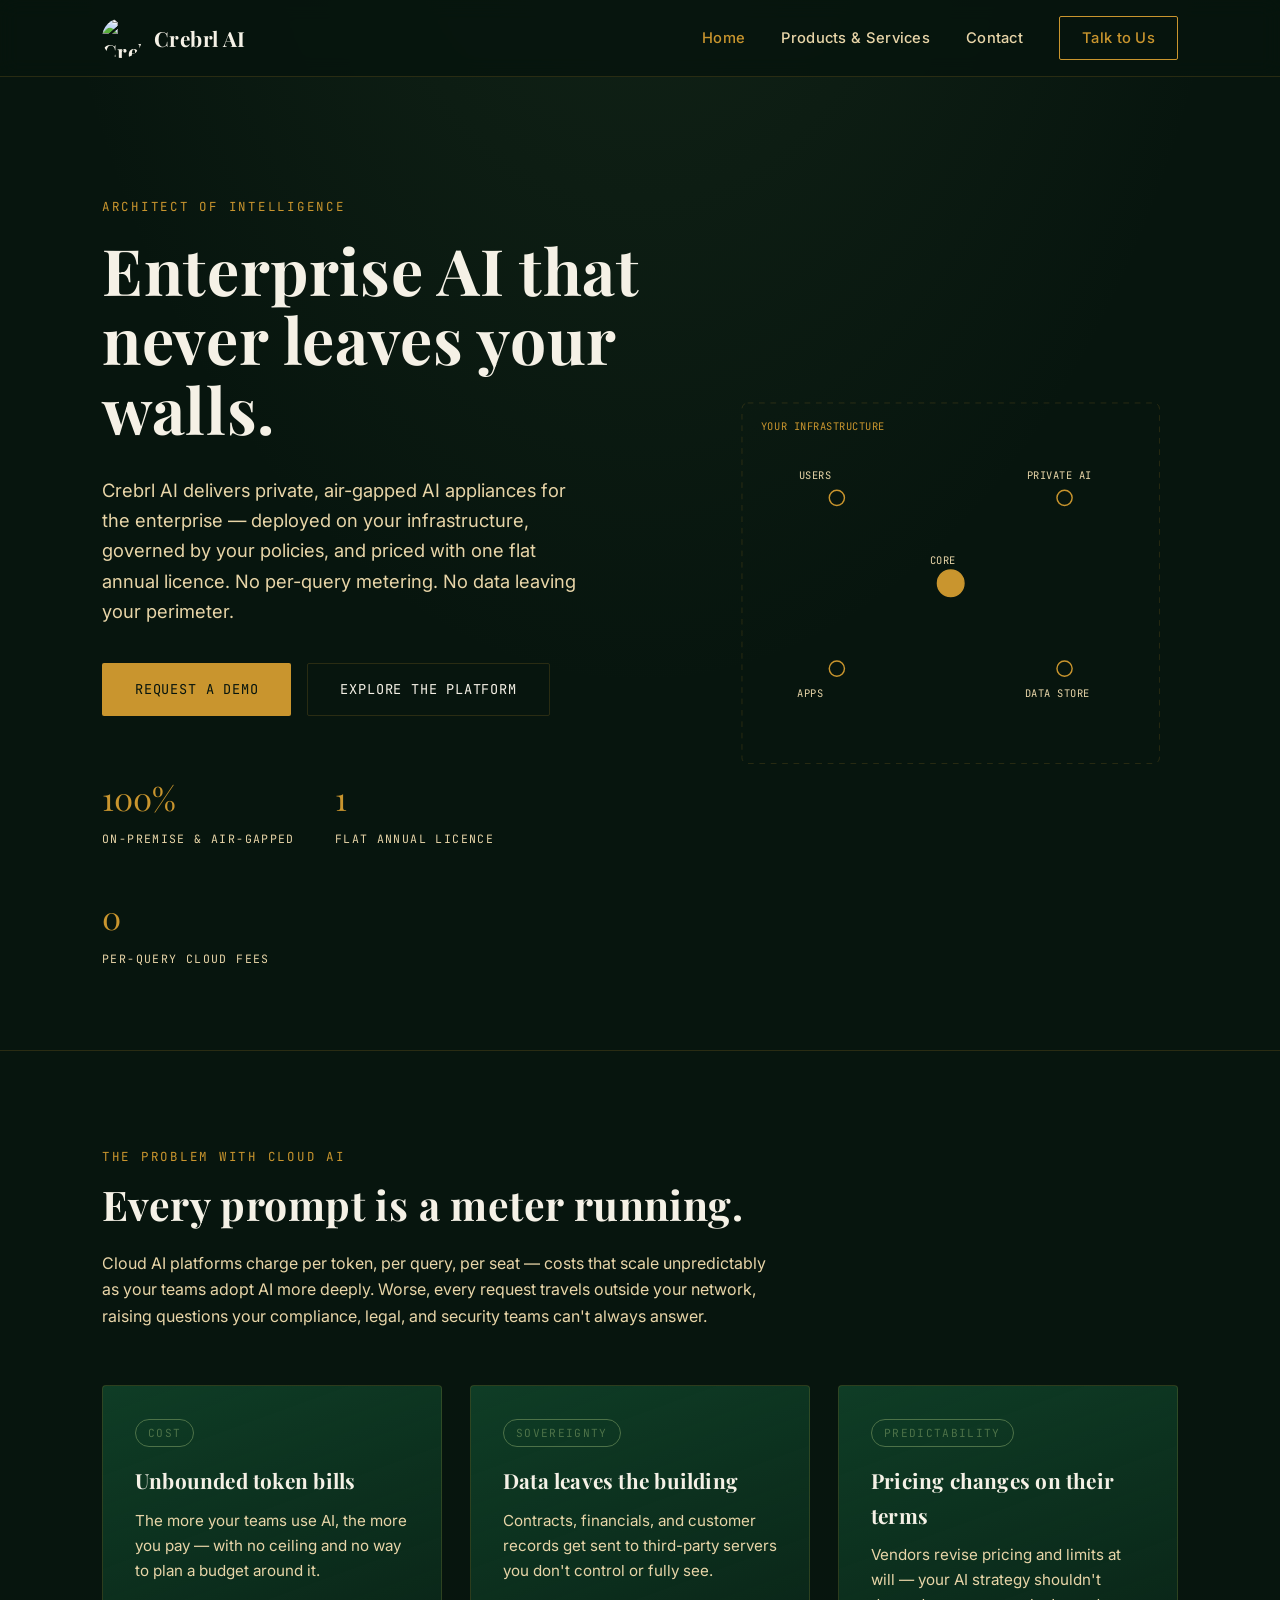
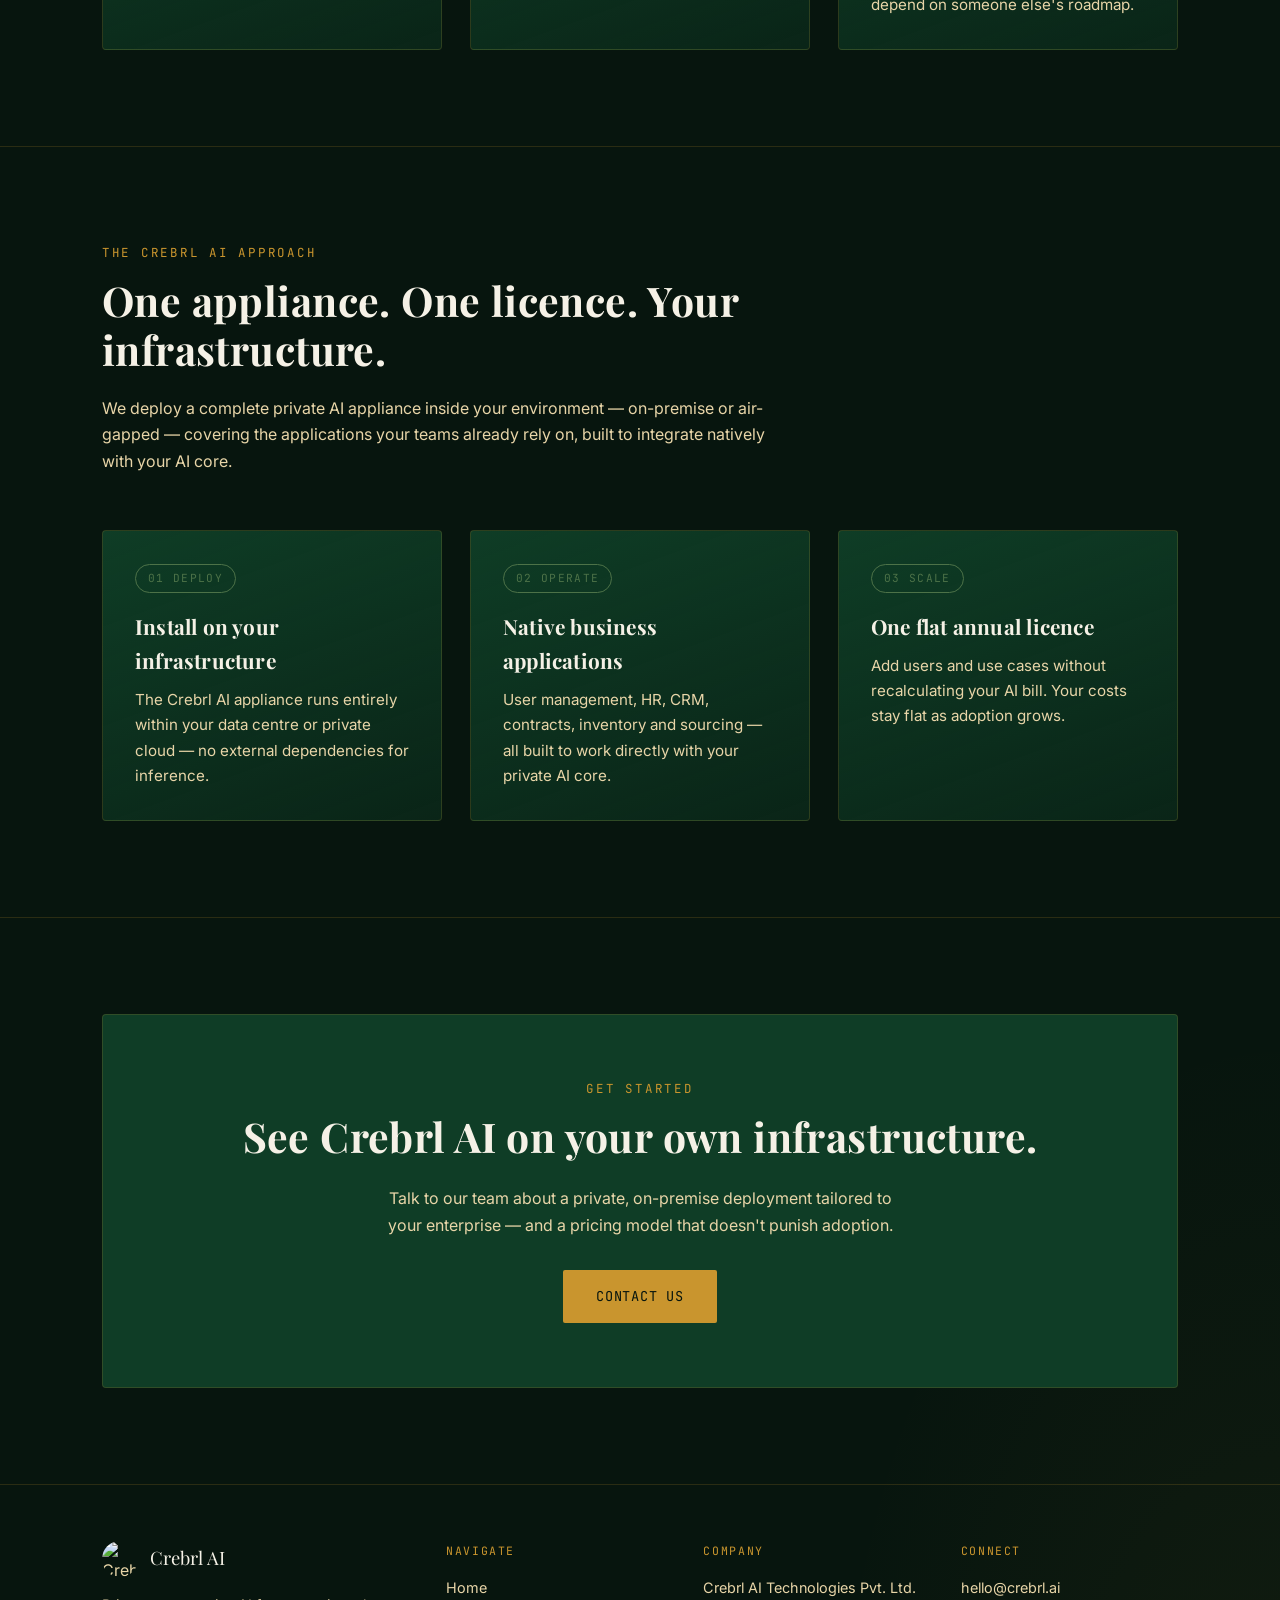
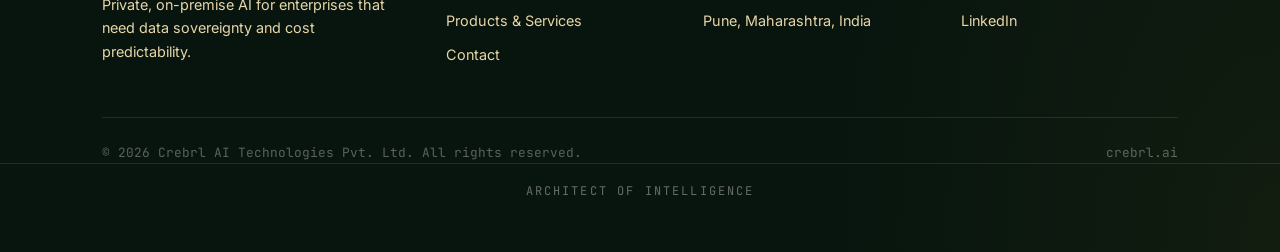
==== index.html @ 239bc16b "Add files via upload First Cut of the website" ====
<!DOCTYPE html>
<html lang="en">
<head>
  <meta charset="UTF-8">
  <meta name="viewport" content="width=device-width, initial-scale=1.0">
  <title>Crebrl AI — Private, On-Premise Enterprise AI</title>
  <meta name="description" content="Crebrl AI builds air-gapped, on-premise AI for enterprises — one flat annual licence, no per-query cloud costs, full data sovereignty.">
  <link rel="icon" href="images/CrebrlAI_Logo.png" type="image/png">
  <link rel="preconnect" href="https://fonts.googleapis.com">
  <link rel="preconnect" href="https://fonts.gstatic.com" crossorigin>
  <link href="https://fonts.googleapis.com/css2?family=Playfair+Display:wght@600;700&family=Inter:wght@400;500;600&family=JetBrains+Mono:wght@400;500&display=swap" rel="stylesheet">
  <link rel="stylesheet" href="styles.css">
</head>
<body>

  <header>
    <div class="nav-wrap">
      <a href="index.html" class="brand">
        <img src="images/CrebrlAI_Logo.png" alt="Crebrl AI logo">
        Crebrl AI
      </a>
      <button class="menu-toggle" id="menuToggle" aria-label="Toggle menu">Menu</button>
      <nav class="links" id="navLinks">
        <a href="index.html" class="active">Home</a>
        <a href="products.html">Products &amp; Services</a>
        <a href="contact.html">Contact</a>
        <a href="contact.html" class="nav-cta">Talk to Us</a>
      </nav>
    </div>
  </header>

  <!-- HERO -->
  <section class="hero">
    <div class="container hero-grid">
      <div class="hero-copy">
        <span class="eyebrow">Architect of Intelligence</span>
        <h1>Enterprise AI that never leaves your walls.</h1>
        <p class="lead">
          Crebrl AI delivers private, air-gapped AI appliances for the enterprise —
          deployed on your infrastructure, governed by your policies, and priced
          with one flat annual licence. No per-query metering. No data leaving
          your perimeter.
        </p>
        <div class="hero-ctas">
          <a href="contact.html" class="btn btn-primary">Request a Demo</a>
          <a href="products.html" class="btn btn-outline">Explore the Platform</a>
        </div>
        <div class="hero-stats">
          <div class="hero-stat">
            <span class="num">100%</span>
            <span class="label">On-Premise &amp; Air-Gapped</span>
          </div>
          <div class="hero-stat">
            <span class="num">1</span>
            <span class="label">Flat Annual Licence</span>
          </div>
          <div class="hero-stat">
            <span class="num">0</span>
            <span class="label">Per-Query Cloud Fees</span>
          </div>
        </div>
      </div>

      <div class="hero-visual">
        <!-- Signature element: closed-loop circuit diagram -->
        <svg class="loop-diagram" viewBox="0 0 480 420" xmlns="http://www.w3.org/2000/svg" role="img" aria-label="Diagram showing data flowing in a closed loop entirely within an enterprise boundary">
          <rect class="boundary" x="20" y="20" width="440" height="380" rx="6"></rect>
          <text x="40" y="48" class="label-gold">YOUR INFRASTRUCTURE</text>

          <!-- nodes -->
          <circle class="node" cx="120" cy="120" r="8"></circle>
          <circle class="node" cx="360" cy="120" r="8"></circle>
          <circle class="node" cx="360" cy="300" r="8"></circle>
          <circle class="node" cx="120" cy="300" r="8"></circle>
          <circle class="node node-fill" cx="240" cy="210" r="14"></circle>

          <text x="80" y="100" >USERS</text>
          <text x="320" y="100">PRIVATE AI</text>
          <text x="318" y="330">DATA STORE</text>
          <text x="78" y="330">APPS</text>
          <text x="218" y="190">CORE</text>

          <!-- closed loop trace -->
          <path class="trace" d="M120,120 L360,120 L360,300 L120,300 L120,120 M120,120 L240,210 M360,120 L240,210 M360,300 L240,210 M120,300 L240,210"></path>
          <path class="trace trace-2" d="M120,300 L360,300 L360,120 L120,120 L120,300"></path>
        </svg>
      </div>
    </div>
  </section>

  <!-- THE PROBLEM / NARRATIVE -->
  <section>
    <div class="container">
      <div class="section-head">
        <span class="eyebrow">The Problem With Cloud AI</span>
        <h2>Every prompt is a meter running.</h2>
        <p>
          Cloud AI platforms charge per token, per query, per seat — costs that
          scale unpredictably as your teams adopt AI more deeply. Worse, every
          request travels outside your network, raising questions your
          compliance, legal, and security teams can't always answer.
        </p>
      </div>

      <div class="grid-3">
        <div class="card">
          <span class="tag">Cost</span>
          <h3>Unbounded token bills</h3>
          <p>The more your teams use AI, the more you pay — with no ceiling and no way to plan a budget around it.</p>
        </div>
        <div class="card">
          <span class="tag">Sovereignty</span>
          <h3>Data leaves the building</h3>
          <p>Contracts, financials, and customer records get sent to third-party servers you don't control or fully see.</p>
        </div>
        <div class="card">
          <span class="tag">Predictability</span>
          <h3>Pricing changes on their terms</h3>
          <p>Vendors revise pricing and limits at will — your AI strategy shouldn't depend on someone else's roadmap.</p>
        </div>
      </div>
    </div>
  </section>

  <!-- HOW WE'RE DIFFERENT -->
  <section>
    <div class="container">
      <div class="section-head">
        <span class="eyebrow">The Crebrl AI Approach</span>
        <h2>One appliance. One licence. Your infrastructure.</h2>
        <p>
          We deploy a complete private AI appliance inside your environment —
          on-premise or air-gapped — covering the applications your teams
          already rely on, built to integrate natively with your AI core.
        </p>
      </div>

      <div class="grid-3">
        <div class="card">
          <span class="tag">01 Deploy</span>
          <h3>Install on your infrastructure</h3>
          <p>The Crebrl AI appliance runs entirely within your data centre or private cloud — no external dependencies for inference.</p>
        </div>
        <div class="card">
          <span class="tag">02 Operate</span>
          <h3>Native business applications</h3>
          <p>User management, HR, CRM, contracts, inventory and sourcing — all built to work directly with your private AI core.</p>
        </div>
        <div class="card">
          <span class="tag">03 Scale</span>
          <h3>One flat annual licence</h3>
          <p>Add users and use cases without recalculating your AI bill. Your costs stay flat as adoption grows.</p>
        </div>
      </div>
    </div>
  </section>

  <!-- CTA BAND -->
  <section>
    <div class="container">
      <div class="cta-band">
        <span class="eyebrow">Get Started</span>
        <h2>See Crebrl AI on your own infrastructure.</h2>
        <p>
          Talk to our team about a private, on-premise deployment tailored to
          your enterprise — and a pricing model that doesn't punish adoption.
        </p>
        <a href="contact.html" class="btn btn-primary">Contact Us</a>
      </div>
    </div>
  </section>

  <footer>
    <div class="container">
      <div class="footer-grid">
        <div class="footer-col">
          <div class="footer-brand">
            <img src="images/CrebrlAI_Logo.png" alt="Crebrl AI logo">
            <span>Crebrl AI</span>
          </div>
          <p>Private, on-premise AI for enterprises that need data sovereignty and cost predictability.</p>
        </div>
        <div class="footer-col">
          <h4>Navigate</h4>
          <a href="index.html">Home</a>
          <a href="products.html">Products &amp; Services</a>
          <a href="contact.html">Contact</a>
        </div>
        <div class="footer-col">
          <h4>Company</h4>
          <p>Crebrl AI Technologies Pvt. Ltd.</p>
          <p>Pune, Maharashtra, India</p>
        </div>
        <div class="footer-col">
          <h4>Connect</h4>
          <a href="mailto:hello@crebrl.ai">hello@crebrl.ai</a>
          <a href="https://www.linkedin.com/in/agrawalbharat3785" target="_blank" rel="noopener">LinkedIn</a>
        </div>
      </div>
      <div class="footer-bottom">
        <span>© 2026 Crebrl AI Technologies Pvt. Ltd. All rights reserved.</span>
        <span>crebrl.ai</span>
      </div>
    </div>
    <div class="tagline-strip">Architect of Intelligence</div>
  </footer>

  <script src="script.js"></script>
</body>
</html>
---- styles.css ----
/* ===========================
   Crebrl AI — Shared Styles
   =========================== */

:root {
  --bg-deep: #07150E;
  --bg-panel: #0F3D26;
  --bg-panel-soft: #14492E;
  --gold: #C9952E;
  --gold-bright: #E8C172;
  --emerald: #4D7248;
  --cream: #F5F1E6;
  --cream-soft: #E8D5A8;
  --line: rgba(201, 149, 46, 0.18);

  --font-display: 'Playfair Display', Georgia, serif;
  --font-body: 'Inter', -apple-system, sans-serif;
  --font-mono: 'JetBrains Mono', monospace;

  --container: 1140px;
}

* { box-sizing: border-box; }

html { scroll-behavior: smooth; }

body {
  margin: 0;
  background: var(--bg-deep);
  background-image:
    radial-gradient(ellipse 80% 50% at 50% -10%, rgba(77, 114, 72, 0.18), transparent 60%),
    radial-gradient(ellipse 60% 40% at 100% 100%, rgba(201, 149, 46, 0.06), transparent 60%);
  color: var(--cream-soft);
  font-family: var(--font-body);
  font-size: 16px;
  line-height: 1.65;
  -webkit-font-smoothing: antialiased;
}

a { color: var(--gold-bright); text-decoration: none; transition: color 0.2s ease; }
a:hover { color: var(--gold); }

h1, h2, h3, h4 {
  font-family: var(--font-display);
  color: var(--cream);
  margin: 0 0 0.5em 0;
  font-weight: 700;
  letter-spacing: 0.01em;
}

h1 { font-size: clamp(2.4rem, 5vw, 4.2rem); line-height: 1.08; }
h2 { font-size: clamp(1.8rem, 3.2vw, 2.6rem); line-height: 1.2; }
h3 { font-size: 1.3rem; }

p { margin: 0 0 1em 0; }

.eyebrow {
  font-family: var(--font-mono);
  font-size: 0.78rem;
  letter-spacing: 0.22em;
  text-transform: uppercase;
  color: var(--gold);
  margin-bottom: 1em;
  display: block;
}

.container {
  max-width: var(--container);
  margin: 0 auto;
  padding: 0 32px;
}

/* ---------- Header / Nav ---------- */

header {
  position: sticky;
  top: 0;
  z-index: 100;
  background: rgba(7, 21, 14, 0.85);
  backdrop-filter: blur(10px);
  border-bottom: 1px solid var(--line);
}

.nav-wrap {
  max-width: var(--container);
  margin: 0 auto;
  padding: 16px 32px;
  display: flex;
  align-items: center;
  justify-content: space-between;
}

.brand {
  display: flex;
  align-items: center;
  gap: 12px;
  color: var(--cream);
  font-family: var(--font-display);
  font-size: 1.3rem;
  font-weight: 700;
  letter-spacing: 0.02em;
}

.brand img {
  height: 40px;
  width: 40px;
  object-fit: cover;
  border-radius: 50%;
}

.brand:hover { color: var(--cream); }

nav.links {
  display: flex;
  gap: 36px;
  align-items: center;
}

nav.links a {
  color: var(--cream-soft);
  font-size: 0.92rem;
  font-weight: 500;
  letter-spacing: 0.02em;
}

nav.links a.active { color: var(--gold); }

.nav-cta {
  border: 1px solid var(--gold);
  color: var(--gold) !important;
  padding: 9px 22px;
  border-radius: 2px;
  font-size: 0.85rem;
  letter-spacing: 0.04em;
}

.nav-cta:hover {
  background: var(--gold);
  color: var(--bg-deep) !important;
}

.menu-toggle {
  display: none;
  background: none;
  border: 1px solid var(--line);
  color: var(--cream);
  padding: 8px 12px;
  border-radius: 2px;
  cursor: pointer;
  font-family: var(--font-mono);
  font-size: 0.85rem;
}

/* ---------- Buttons ---------- */

.btn {
  display: inline-block;
  font-family: var(--font-mono);
  font-size: 0.85rem;
  letter-spacing: 0.06em;
  text-transform: uppercase;
  padding: 14px 32px;
  border-radius: 2px;
  transition: all 0.2s ease;
  border: 1px solid transparent;
}

.btn-primary {
  background: var(--gold);
  color: var(--bg-deep) !important;
}
.btn-primary:hover {
  background: var(--gold-bright);
  transform: translateY(-1px);
}

.btn-outline {
  border-color: var(--line);
  color: var(--cream) !important;
}
.btn-outline:hover {
  border-color: var(--gold);
  color: var(--gold) !important;
}

/* ---------- Sections ---------- */

section {
  padding: 96px 0;
  border-bottom: 1px solid var(--line);
}

section:last-of-type { border-bottom: none; }

.section-head {
  max-width: 680px;
  margin-bottom: 56px;
}

.section-head.center {
  margin-left: auto;
  margin-right: auto;
  text-align: center;
}

/* ---------- Hero ---------- */

.hero {
  padding-top: 120px;
  padding-bottom: 80px;
  position: relative;
  overflow: hidden;
  border-bottom: 1px solid var(--line);
}

.hero-grid {
  display: grid;
  grid-template-columns: 1.1fr 0.9fr;
  gap: 64px;
  align-items: center;
}

.hero-copy .eyebrow { margin-bottom: 1.4em; }

.hero-copy p.lead {
  font-size: 1.15rem;
  color: var(--cream-soft);
  max-width: 480px;
  margin: 1.4em 0 2em 0;
}

.hero-ctas {
  display: flex;
  gap: 16px;
  flex-wrap: wrap;
}

.hero-stats {
  display: flex;
  gap: 40px;
  margin-top: 56px;
  flex-wrap: wrap;
}

.hero-stat .num {
  font-family: var(--font-display);
  font-size: 2rem;
  color: var(--gold);
  display: block;
}

.hero-stat .label {
  font-family: var(--font-mono);
  font-size: 0.72rem;
  letter-spacing: 0.12em;
  text-transform: uppercase;
  color: var(--cream-soft);
}

/* ---------- Loop Diagram (signature element) ---------- */

.loop-diagram {
  width: 100%;
  height: auto;
  display: block;
}

.loop-diagram .boundary {
  fill: none;
  stroke: var(--line);
  stroke-width: 1;
  stroke-dasharray: 6 6;
}

.loop-diagram .trace {
  fill: none;
  stroke: var(--gold);
  stroke-width: 2;
  stroke-linecap: round;
  stroke-dasharray: 1400;
  stroke-dashoffset: 1400;
  animation: draw 5s ease-in-out infinite;
}

.loop-diagram .trace-2 {
  stroke: var(--emerald);
  animation-delay: 0.4s;
}

.loop-diagram .node {
  fill: var(--bg-deep);
  stroke: var(--gold);
  stroke-width: 1.5;
}

.loop-diagram .node-fill {
  fill: var(--gold);
}

.loop-diagram text {
  font-family: var(--font-mono);
  font-size: 11px;
  fill: var(--cream-soft);
  letter-spacing: 0.05em;
}

.loop-diagram .label-gold { fill: var(--gold); }

@keyframes draw {
  0% { stroke-dashoffset: 1400; }
  45%, 55% { stroke-dashoffset: 0; }
  100% { stroke-dashoffset: -1400; }
}

@media (prefers-reduced-motion: reduce) {
  .loop-diagram .trace { animation: none; stroke-dashoffset: 0; }
}

/* ---------- Cards / Grids ---------- */

.grid-3 {
  display: grid;
  grid-template-columns: repeat(3, 1fr);
  gap: 28px;
}

.grid-2 {
  display: grid;
  grid-template-columns: repeat(2, 1fr);
  gap: 28px;
}

.card {
  background: linear-gradient(160deg, var(--bg-panel) 0%, rgba(15, 61, 38, 0.4) 100%);
  border: 1px solid var(--line);
  border-radius: 4px;
  padding: 32px;
  transition: border-color 0.2s ease, transform 0.2s ease;
}

.card:hover {
  border-color: var(--gold);
  transform: translateY(-2px);
}

.card .icon {
  width: 44px;
  height: 44px;
  margin-bottom: 20px;
  color: var(--gold);
}

.card h3 {
  margin-bottom: 10px;
}

.card p {
  font-size: 0.95rem;
  color: var(--cream-soft);
  margin-bottom: 0;
}

.tag {
  font-family: var(--font-mono);
  font-size: 0.7rem;
  letter-spacing: 0.12em;
  text-transform: uppercase;
  color: var(--emerald);
  border: 1px solid var(--emerald);
  border-radius: 100px;
  padding: 4px 12px;
  display: inline-block;
  margin-bottom: 16px;
}

/* ---------- CTA band ---------- */

.cta-band {
  background: var(--bg-panel);
  border-radius: 4px;
  padding: 64px;
  text-align: center;
  border: 1px solid var(--line);
}

.cta-band h2 { margin-bottom: 0.6em; }

.cta-band p {
  color: var(--cream-soft);
  max-width: 520px;
  margin: 0 auto 2em auto;
}

/* ---------- Forms (contact page) ---------- */

.contact-grid {
  display: grid;
  grid-template-columns: 1fr 1.3fr;
  gap: 64px;
}

.info-list {
  display: flex;
  flex-direction: column;
  gap: 28px;
  margin-top: 32px;
}

.info-item .label {
  font-family: var(--font-mono);
  font-size: 0.72rem;
  letter-spacing: 0.14em;
  text-transform: uppercase;
  color: var(--gold);
  margin-bottom: 6px;
  display: block;
}

.info-item .value {
  color: var(--cream);
  font-size: 1.05rem;
}

form {
  display: flex;
  flex-direction: column;
  gap: 20px;
}

.form-row {
  display: grid;
  grid-template-columns: 1fr 1fr;
  gap: 20px;
}

label {
  font-family: var(--font-mono);
  font-size: 0.72rem;
  letter-spacing: 0.12em;
  text-transform: uppercase;
  color: var(--cream-soft);
  margin-bottom: 8px;
  display: block;
}

input, textarea, select {
  width: 100%;
  background: rgba(245, 241, 230, 0.04);
  border: 1px solid var(--line);
  border-radius: 2px;
  padding: 13px 14px;
  color: var(--cream);
  font-family: var(--font-body);
  font-size: 0.95rem;
  transition: border-color 0.2s ease;
}

input:focus, textarea:focus, select:focus {
  outline: none;
  border-color: var(--gold);
}

textarea { resize: vertical; min-height: 130px; }

::placeholder { color: rgba(245, 241, 230, 0.3); }

.form-note {
  font-size: 0.82rem;
  color: rgba(245, 241, 230, 0.45);
}

#form-status {
  font-family: var(--font-mono);
  font-size: 0.85rem;
}

#form-status.success { color: var(--gold); }
#form-status.error { color: #d98a6a; }

/* ---------- Pricing / model ---------- */

.model-table {
  width: 100%;
  border-collapse: collapse;
  margin-top: 16px;
}

.model-table th, .model-table td {
  text-align: left;
  padding: 18px 20px;
  border-bottom: 1px solid var(--line);
  font-size: 0.95rem;
}

.model-table th {
  font-family: var(--font-mono);
  font-size: 0.72rem;
  letter-spacing: 0.12em;
  text-transform: uppercase;
  color: var(--gold);
  font-weight: 400;
}

.model-table td.highlight {
  color: var(--gold-bright);
  font-family: var(--font-mono);
}

/* ---------- Footer ---------- */

footer {
  padding: 56px 0 32px;
  border-top: 1px solid var(--line);
}

.footer-grid {
  display: grid;
  grid-template-columns: 1.4fr 1fr 1fr 1fr;
  gap: 40px;
  margin-bottom: 40px;
}

.footer-brand {
  display: flex;
  align-items: center;
  gap: 12px;
  margin-bottom: 16px;
}

.footer-brand img {
  height: 36px;
  width: 36px;
  border-radius: 50%;
}

.footer-brand span {
  font-family: var(--font-display);
  font-size: 1.15rem;
  color: var(--cream);
}

.footer-col h4 {
  font-family: var(--font-mono);
  font-size: 0.72rem;
  letter-spacing: 0.14em;
  text-transform: uppercase;
  color: var(--gold);
  margin-bottom: 16px;
  font-weight: 400;
}

.footer-col a, .footer-col p {
  display: block;
  color: var(--cream-soft);
  font-size: 0.9rem;
  margin-bottom: 10px;
}

.footer-bottom {
  display: flex;
  justify-content: space-between;
  align-items: center;
  padding-top: 24px;
  border-top: 1px solid var(--line);
  font-size: 0.8rem;
  color: rgba(245, 241, 230, 0.35);
  font-family: var(--font-mono);
  flex-wrap: wrap;
  gap: 12px;
}

.tagline-strip {
  font-family: var(--font-mono);
  font-size: 0.75rem;
  letter-spacing: 0.18em;
  text-transform: uppercase;
  color: rgba(245, 241, 230, 0.4);
  text-align: center;
  padding: 18px 0;
  border-top: 1px solid var(--line);
}

/* ---------- Page hero (for sub-pages) ---------- */

.page-hero {
  padding: 80px 0 64px;
  text-align: center;
  border-bottom: 1px solid var(--line);
}

.page-hero .eyebrow { display: flex; justify-content: center; }

.page-hero p {
  max-width: 600px;
  margin: 1em auto 0 auto;
  color: var(--cream-soft);
  font-size: 1.05rem;
}

/* ---------- Process steps ---------- */

.steps {
  display: flex;
  flex-direction: column;
  gap: 0;
}

.step {
  display: grid;
  grid-template-columns: 80px 1fr;
  gap: 28px;
  padding: 28px 0;
  border-bottom: 1px solid var(--line);
}

.step:last-child { border-bottom: none; }

.step .step-num {
  font-family: var(--font-display);
  font-size: 2rem;
  color: var(--gold);
  opacity: 0.5;
}

.step h3 { margin-bottom: 6px; }
.step p { color: var(--cream-soft); font-size: 0.95rem; margin-bottom: 0; }

/* ---------- Responsive ---------- */

@media (max-width: 900px) {
  .hero-grid, .contact-grid, .grid-2 {
    grid-template-columns: 1fr;
  }
  .grid-3 {
    grid-template-columns: 1fr;
  }
  .footer-grid {
    grid-template-columns: 1fr 1fr;
  }
  .form-row {
    grid-template-columns: 1fr;
  }
  nav.links {
    display: none;
  }
  .menu-toggle {
    display: block;
  }
  nav.links.open {
    display: flex;
    flex-direction: column;
    position: absolute;
    top: 100%;
    left: 0;
    right: 0;
    background: var(--bg-deep);
    padding: 24px 32px;
    border-bottom: 1px solid var(--line);
    gap: 18px;
    align-items: flex-start;
  }
  .cta-band {
    padding: 40px 24px;
  }
}

@media (max-width: 600px) {
  section { padding: 64px 0; }
  .hero { padding-top: 100px; }
  .hero-stats { gap: 28px; }
}
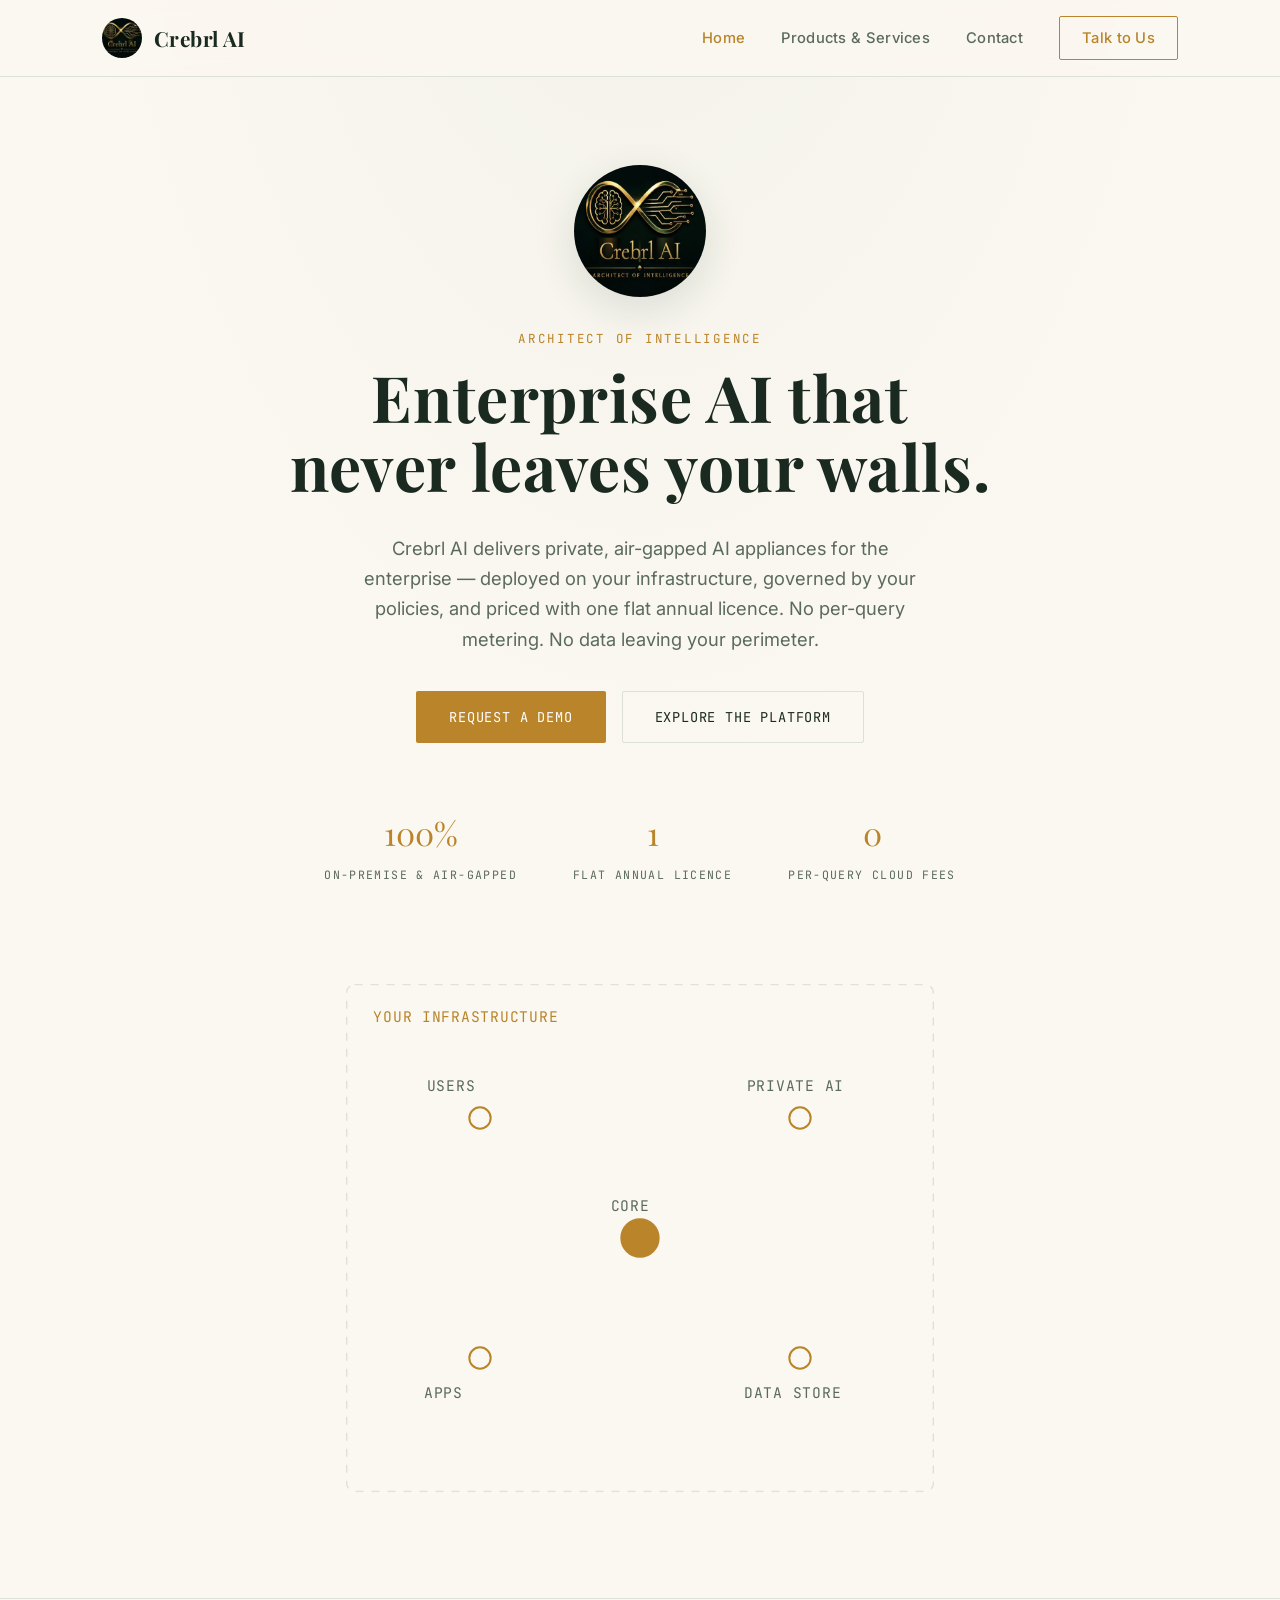
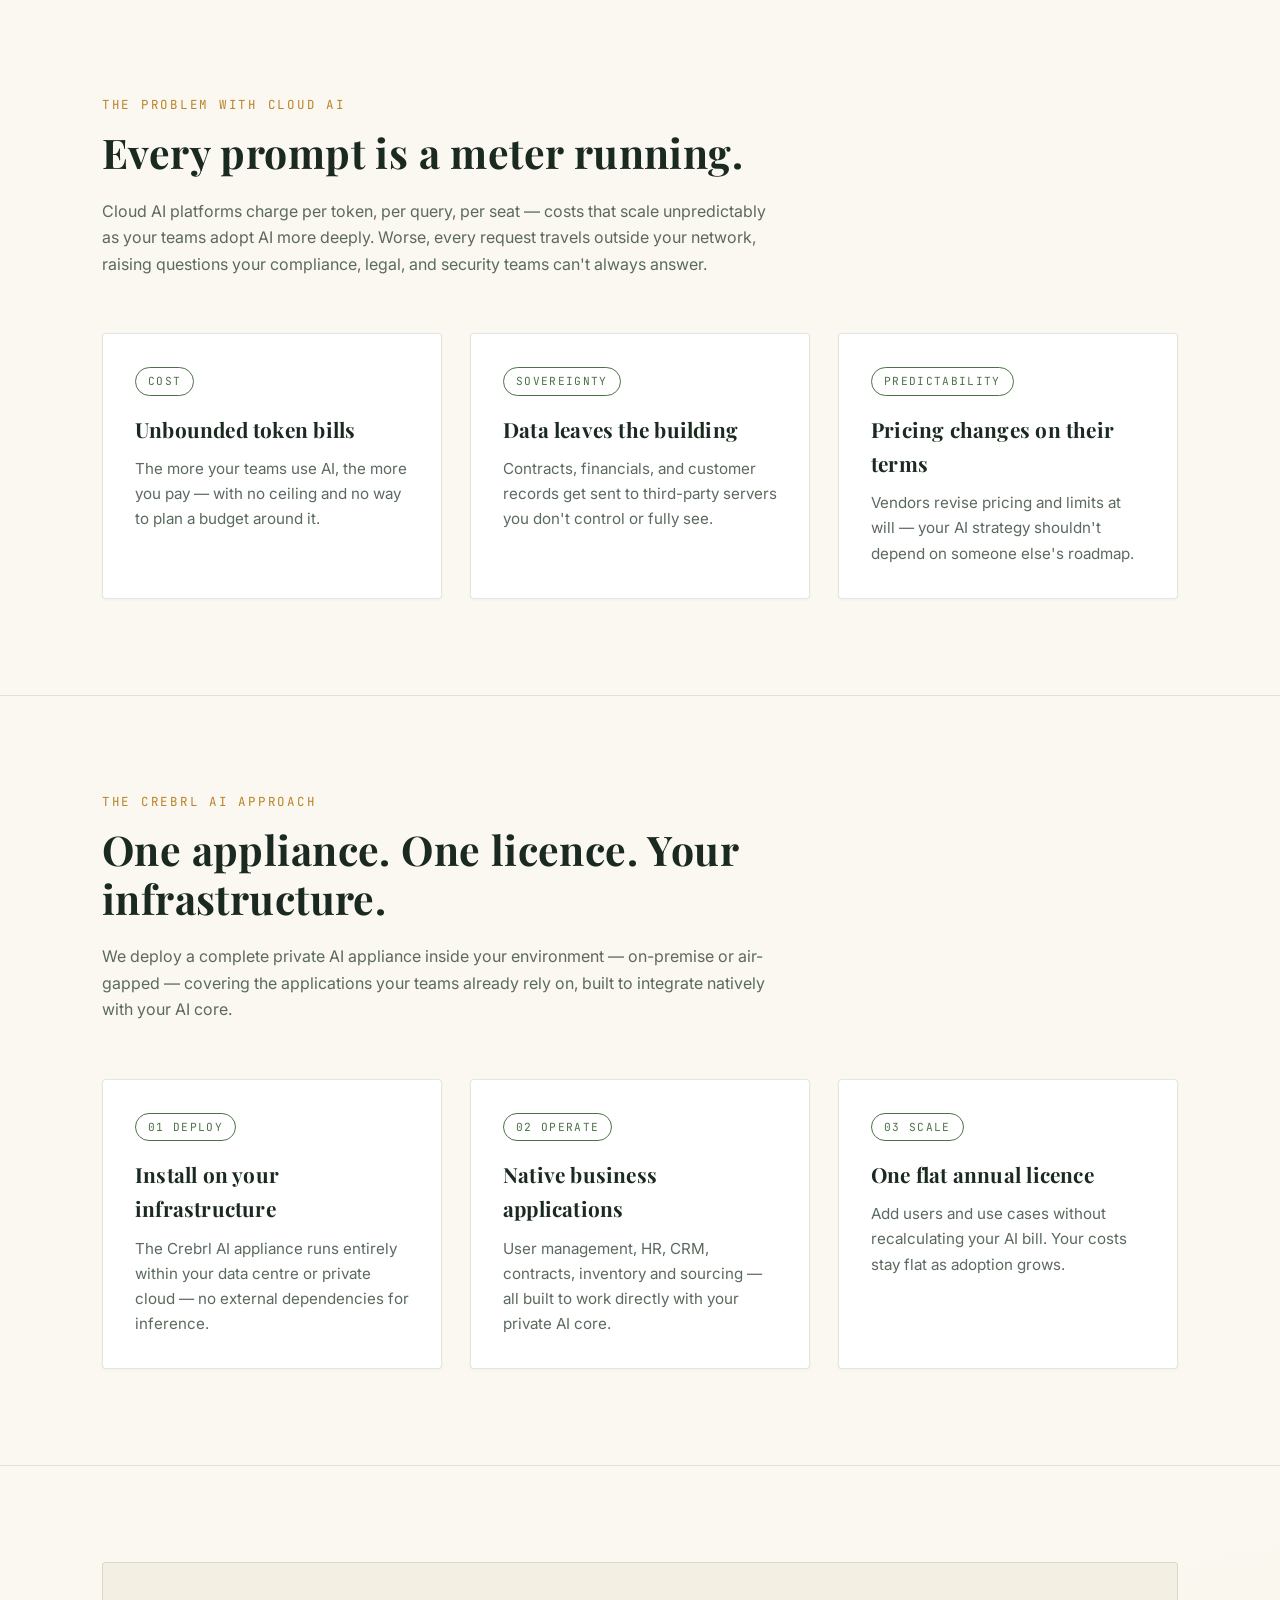
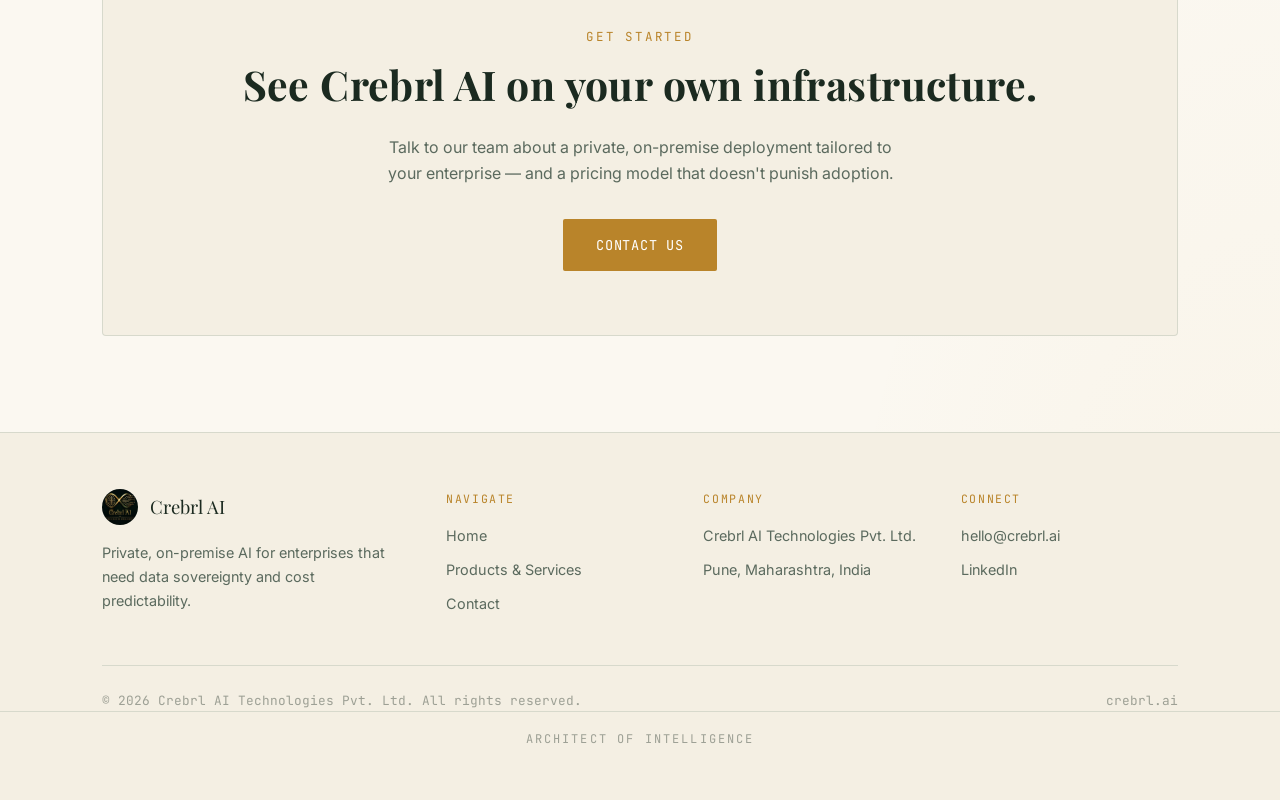
==== commit 68926e72: "Update index.html" ====
--- a/index.html
+++ b/index.html
@@ -31,7 +31,8 @@
 
   <!-- HERO -->
   <section class="hero">
-    <div class="container hero-grid">
+    <div class="container">
+      <img src="images/CrebrlAI_Logo.png" alt="Crebrl AI logo" class="hero-logo">
       <div class="hero-copy">
         <span class="eyebrow">Architect of Intelligence</span>
         <h1>Enterprise AI that never leaves your walls.</h1>
--- a/styles.css
+++ b/styles.css
@@ -3,15 +3,16 @@
    =========================== */
 
 :root {
-  --bg-deep: #07150E;
-  --bg-panel: #0F3D26;
-  --bg-panel-soft: #14492E;
-  --gold: #C9952E;
-  --gold-bright: #E8C172;
+  --bg-deep: #FBF8F1;
+  --bg-panel: #FFFFFF;
+  --bg-panel-soft: #F4EFE3;
+  --gold: #B9842A;
+  --gold-bright: #C9952E;
   --emerald: #4D7248;
-  --cream: #F5F1E6;
-  --cream-soft: #E8D5A8;
-  --line: rgba(201, 149, 46, 0.18);
+  --ink: #1B2A20;
+  --cream: #1B2A20;
+  --cream-soft: #5B6A5E;
+  --line: rgba(15, 61, 38, 0.12);
 
   --font-display: 'Playfair Display', Georgia, serif;
   --font-body: 'Inter', -apple-system, sans-serif;
@@ -28,8 +29,8 @@
   margin: 0;
   background: var(--bg-deep);
   background-image:
-    radial-gradient(ellipse 80% 50% at 50% -10%, rgba(77, 114, 72, 0.18), transparent 60%),
-    radial-gradient(ellipse 60% 40% at 100% 100%, rgba(201, 149, 46, 0.06), transparent 60%);
+    radial-gradient(ellipse 80% 50% at 50% -10%, rgba(77, 114, 72, 0.06), transparent 60%),
+    radial-gradient(ellipse 60% 40% at 100% 100%, rgba(201, 149, 46, 0.05), transparent 60%);
   color: var(--cream-soft);
   font-family: var(--font-body);
   font-size: 16px;
@@ -37,12 +38,12 @@
   -webkit-font-smoothing: antialiased;
 }
 
-a { color: var(--gold-bright); text-decoration: none; transition: color 0.2s ease; }
-a:hover { color: var(--gold); }
+a { color: var(--gold); text-decoration: none; transition: color 0.2s ease; }
+a:hover { color: var(--emerald); }
 
 h1, h2, h3, h4 {
   font-family: var(--font-display);
-  color: var(--cream);
+  color: var(--ink);
   margin: 0 0 0.5em 0;
   font-weight: 700;
   letter-spacing: 0.01em;
@@ -76,7 +77,7 @@
   position: sticky;
   top: 0;
   z-index: 100;
-  background: rgba(7, 21, 14, 0.85);
+  background: rgba(251, 248, 241, 0.88);
   backdrop-filter: blur(10px);
   border-bottom: 1px solid var(--line);
 }
@@ -94,7 +95,7 @@
   display: flex;
   align-items: center;
   gap: 12px;
-  color: var(--cream);
+  color: var(--ink);
   font-family: var(--font-display);
   font-size: 1.3rem;
   font-weight: 700;
@@ -108,7 +109,7 @@
   border-radius: 50%;
 }
 
-.brand:hover { color: var(--cream); }
+.brand:hover { color: var(--ink); }
 
 nav.links {
   display: flex;
@@ -136,14 +137,14 @@
 
 .nav-cta:hover {
   background: var(--gold);
-  color: var(--bg-deep) !important;
+  color: #FFFFFF !important;
 }
 
 .menu-toggle {
   display: none;
   background: none;
   border: 1px solid var(--line);
-  color: var(--cream);
+  color: var(--ink);
   padding: 8px 12px;
   border-radius: 2px;
   cursor: pointer;
@@ -167,16 +168,16 @@
 
 .btn-primary {
   background: var(--gold);
-  color: var(--bg-deep) !important;
+  color: #FFFFFF !important;
 }
 .btn-primary:hover {
-  background: var(--gold-bright);
+  background: #A6741F;
   transform: translateY(-1px);
 }
 
 .btn-outline {
   border-color: var(--line);
-  color: var(--cream) !important;
+  color: var(--ink) !important;
 }
 .btn-outline:hover {
   border-color: var(--gold);
@@ -206,40 +207,53 @@
 /* ---------- Hero ---------- */
 
 .hero {
-  padding-top: 120px;
+  padding-top: 88px;
   padding-bottom: 80px;
   position: relative;
   overflow: hidden;
   border-bottom: 1px solid var(--line);
-}
-
-.hero-grid {
-  display: grid;
-  grid-template-columns: 1.1fr 0.9fr;
-  gap: 64px;
-  align-items: center;
-}
-
-.hero-copy .eyebrow { margin-bottom: 1.4em; }
+  text-align: center;
+}
+
+.hero-logo {
+  width: 132px;
+  height: 132px;
+  margin: 0 auto 32px;
+  display: block;
+  border-radius: 50%;
+  box-shadow: 0 12px 40px rgba(15, 61, 38, 0.12);
+}
+
+.hero-copy {
+  max-width: 720px;
+  margin: 0 auto;
+}
+
+.hero-copy .eyebrow {
+  display: flex;
+  justify-content: center;
+}
 
 .hero-copy p.lead {
   font-size: 1.15rem;
   color: var(--cream-soft);
-  max-width: 480px;
-  margin: 1.4em 0 2em 0;
+  max-width: 560px;
+  margin: 1.4em auto 2em auto;
 }
 
 .hero-ctas {
   display: flex;
   gap: 16px;
   flex-wrap: wrap;
+  justify-content: center;
 }
 
 .hero-stats {
   display: flex;
-  gap: 40px;
-  margin-top: 56px;
+  gap: 56px;
+  margin-top: 64px;
   flex-wrap: wrap;
+  justify-content: center;
 }
 
 .hero-stat .num {
@@ -255,6 +269,11 @@
   letter-spacing: 0.12em;
   text-transform: uppercase;
   color: var(--cream-soft);
+}
+
+.hero-visual {
+  max-width: 640px;
+  margin: 72px auto 0;
 }
 
 /* ---------- Loop Diagram (signature element) ---------- */
@@ -331,16 +350,18 @@
 }
 
 .card {
-  background: linear-gradient(160deg, var(--bg-panel) 0%, rgba(15, 61, 38, 0.4) 100%);
+  background: var(--bg-panel);
   border: 1px solid var(--line);
   border-radius: 4px;
   padding: 32px;
-  transition: border-color 0.2s ease, transform 0.2s ease;
+  transition: border-color 0.2s ease, transform 0.2s ease, box-shadow 0.2s ease;
+  box-shadow: 0 1px 3px rgba(15, 61, 38, 0.04);
 }
 
 .card:hover {
   border-color: var(--gold);
   transform: translateY(-2px);
+  box-shadow: 0 8px 24px rgba(15, 61, 38, 0.08);
 }
 
 .card .icon {
@@ -376,7 +397,7 @@
 /* ---------- CTA band ---------- */
 
 .cta-band {
-  background: var(--bg-panel);
+  background: var(--bg-panel-soft);
   border-radius: 4px;
   padding: 64px;
   text-align: center;
@@ -445,11 +466,11 @@
 
 input, textarea, select {
   width: 100%;
-  background: rgba(245, 241, 230, 0.04);
+  background: #FFFFFF;
   border: 1px solid var(--line);
   border-radius: 2px;
   padding: 13px 14px;
-  color: var(--cream);
+  color: var(--ink);
   font-family: var(--font-body);
   font-size: 0.95rem;
   transition: border-color 0.2s ease;
@@ -462,11 +483,11 @@
 
 textarea { resize: vertical; min-height: 130px; }
 
-::placeholder { color: rgba(245, 241, 230, 0.3); }
+::placeholder { color: rgba(27, 42, 32, 0.35); }
 
 .form-note {
   font-size: 0.82rem;
-  color: rgba(245, 241, 230, 0.45);
+  color: rgba(27, 42, 32, 0.45);
 }
 
 #form-status {
@@ -511,6 +532,7 @@
 footer {
   padding: 56px 0 32px;
   border-top: 1px solid var(--line);
+  background: var(--bg-panel-soft);
 }
 
 .footer-grid {
@@ -536,7 +558,7 @@
 .footer-brand span {
   font-family: var(--font-display);
   font-size: 1.15rem;
-  color: var(--cream);
+  color: var(--ink);
 }
 
 .footer-col h4 {
@@ -563,7 +585,7 @@
   padding-top: 24px;
   border-top: 1px solid var(--line);
   font-size: 0.8rem;
-  color: rgba(245, 241, 230, 0.35);
+  color: rgba(27, 42, 32, 0.4);
   font-family: var(--font-mono);
   flex-wrap: wrap;
   gap: 12px;
@@ -574,10 +596,11 @@
   font-size: 0.75rem;
   letter-spacing: 0.18em;
   text-transform: uppercase;
-  color: rgba(245, 241, 230, 0.4);
+  color: rgba(27, 42, 32, 0.4);
   text-align: center;
   padding: 18px 0;
   border-top: 1px solid var(--line);
+  background: var(--bg-panel-soft);
 }
 
 /* ---------- Page hero (for sub-pages) ---------- */
